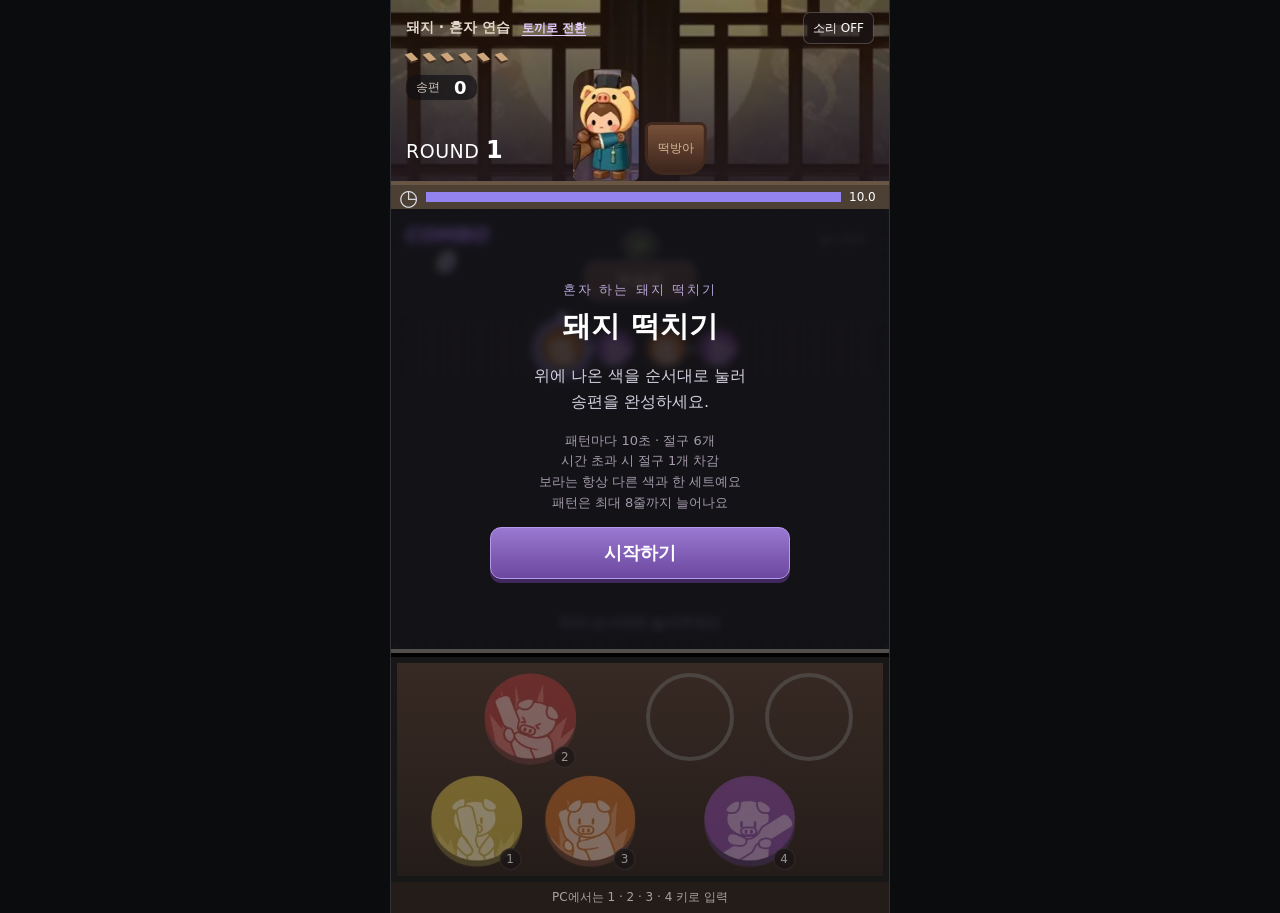
==== pig.html @ 952fdc29 "Add files via upload" ====
<!doctype html><html lang="ko"><head><meta charset="utf-8"><meta name="viewport" content="width=device-width,initial-scale=1,viewport-fit=cover"><meta name="theme-color" content="#18171b"><title>돼지 떡치기</title><meta name="description" content="제시된 돼지 색깔을 순서대로 눌러 송편을 완성하세요. 혼자 즐기는 떡치기 연습 게임."><link rel="icon" type="image/svg+xml" href="data:image/svg+xml,%3Csvg xmlns='http://www.w3.org/2000/svg' viewBox='0 0 32 32'%3E%3Crect width='32' height='32' rx='8' fill='%2314837c'/%3E%3Cpath d='M11 16V5M21 16V5' stroke='%23dbfff3' stroke-width='5' stroke-linecap='round'/%3E%3Ccircle cx='16' cy='21' r='9' fill='%23dbfff3'/%3E%3C/svg%3E"><link rel="stylesheet" href="style.css"></head><body data-character="pig">
<main class="game"><header class="stage"><div class="topline"><span class="solo">돼지 · 혼자 연습 <a class="character-link" href="index.html">토끼로 전환</a></span><button id="sound" class="small" aria-label="소리 켜기" aria-pressed="false">소리 OFF</button></div><div id="lives" class="lives" role="img" aria-label="절구 6개 남음"></div><div class="round-label">ROUND <b id="round">1</b></div><div class="score"><span>송편</span><b id="score">0</b></div><div class="actor"><img id="rabbit" src="assets/pig.webp" alt="떡을 만드는 돼지 캐릭터"><span class="mortar">떡방아</span></div></header>
<div class="timer"><span class="clock">◷</span><div class="track"><div id="timebar"></div></div><span id="time">10.0</span></div>
<section class="field" aria-label="입력 패턴"><div class="field-head"><div class="combo-label">COMBO<strong id="combo">0</strong></div><div class="recipe"><img src="assets/leaf.webp" alt=""><span id="recipe">쑥송편</span></div><button id="pause" class="small" disabled>일시정지</button></div><div class="pattern-wrap"><div id="pattern" class="pattern"></div></div><div id="feedback" class="feedback" role="status">위의 순서대로 눌러주세요</div>
<div id="overlay" class="overlay"><div class="dialog"><span class="eyebrow">혼자 하는 돼지 떡치기</span><h1 id="dialog-title">돼지 떡치기</h1><p id="dialog-body">위에 나온 색을 순서대로 눌러<br>송편을 완성하세요.</p><p class="rules" id="rules">패턴마다 10초 · 절구 6개<br>시간 초과 시 절구 1개 차감<br>보라는 항상 다른 색과 한 세트예요<br>패턴은 최대 8줄까지 늘어나요</p><button id="start" class="primary">시작하기</button></div></div></section>
<footer class="controls pig-controls" aria-label="돼지 입력 버튼"><button class="slot input red" data-color="1" aria-label="빨강 돼지 입력"><img src="assets/red.webp" alt="빨강 돼지"><span>2</span></button><div class="slot empty" aria-hidden="true"></div><div class="slot empty" aria-hidden="true"></div><button class="slot input yellow" data-color="0" aria-label="노랑 돼지 입력"><img src="assets/yellow.webp" alt="노랑 돼지"><span>1</span></button><button class="slot input orange" data-color="2" aria-label="주황 돼지 입력"><img src="assets/orange.webp" alt="주황 돼지"><span>3</span></button><button class="slot input purple" data-color="3" aria-label="보라 돼지 입력"><img src="assets/purple.webp" alt="보라 돼지"><span>4</span></button></footer><div class="footnote">PC에서는 1 · 2 · 3 · 4 키로 입력</div></main><script src="game.js"></script></body></html>
---- style.css ----
*{box-sizing:border-box}html,body{margin:0;min-height:100%;background:#0b0c0e;color:#fff;font-family:system-ui,-apple-system,'Apple SD Gothic Neo',sans-serif}body{display:flex;justify-content:center}button{font:inherit;color:inherit;cursor:pointer;touch-action:manipulation;-webkit-tap-highlight-color:transparent}button:focus-visible{outline:3px solid #fff;outline-offset:4px}button:disabled{cursor:default;opacity:.5}.game{width:100%;max-width:500px;min-height:100svh;display:flex;flex-direction:column;border-inline:1px solid #343238;background:#19191b}.stage{height:166px;flex-shrink:0;background:linear-gradient(0deg,#1f151bdd,#251a1640),url('assets/windows.webp') center/cover;position:relative;border-bottom:4px solid #695644}.topline{display:flex;justify-content:space-between;align-items:center;padding:12px 15px}.solo{font-size:14px;color:#e2d7c8;font-weight:600}.small{border:1px solid #ffffff35;background:#19151b80;border-radius:7px;padding:6px 9px;font-size:12px;min-height:32px}.round-label{position:absolute;left:15px;bottom:17px;font-size:19px;letter-spacing:.5px}.round-label b{font-size:24px}.score{position:absolute;left:15px;top:62px;display:flex;align-items:center;gap:14px;background:#100e12aa;padding:5px 13px;border-radius:10px}.score span{font-size:12px;color:#d0c6bd}.score b{font-size:22px}.actor{position:absolute;bottom:0;left:50%;transform:translateX(-50%);display:flex;align-items:flex-end;gap:6px}.actor img{height:112px;width:auto;border-radius:20px 20px 6px 6px;mix-blend-mode:lighten}.mortar{background:linear-gradient(#765039,#3c251c);border:3px solid #402a20;border-radius:7px 7px 20px 20px;padding:15px 10px;font-size:12px;color:#d9b997;margin-bottom:6px}.actor.hit{animation:hop .16s ease-out}@keyframes hop{50%{transform:translateX(-50%) translateY(-9px)}}.timer{height:24px;display:flex;gap:8px;align-items:center;background:#4c4035;padding:0 8px;flex-shrink:0}.clock{font-size:22px;color:#dad8e0}.track{flex:1;height:10px;background:#302934;overflow:hidden}.track div{height:100%;background:#9283ee;transition:width .1s linear}.timer>span:last-child{font-size:12px;font-variant-numeric:tabular-nums;width:32px}.field{position:relative;flex:1;min-height:300px;padding:14px 12px 12px;background-color:#17181a;background-image:radial-gradient(circle at 5px 5px,#24252a 3px,transparent 4px);background-size:12px 12px;display:flex;flex-direction:column}.field-head{display:flex;align-items:flex-start;justify-content:space-between;gap:8px;min-height:82px}.combo-label{font-size:20px;font-weight:1000;font-style:italic;color:#bb92ff;text-shadow:2px 2px #4b2670}.combo-label strong{display:block;text-align:center;font-size:26px;color:#fff;letter-spacing:2px}.recipe{align-self:center;display:flex;flex-direction:column;align-items:center;margin-left:-15px}.recipe img{width:38px;height:32px;object-fit:cover;border-radius:50%}.recipe span{font-size:16px;background:#644945;border:2px solid #8d6b63;border-radius:12px;padding:7px 30px;color:#f7e1c4}.pattern-wrap{margin-top:10px;display:flex;flex:1;align-items:flex-start;justify-content:center}.pattern{width:100%;display:flex;flex-direction:column;gap:5px;padding:10px 5px;background:#2a201d8c;border-radius:15px;min-height:68px}.pattern-row{display:flex;justify-content:center;gap:5px}.token{position:relative;width:clamp(30px,10vw,47px);height:clamp(30px,10vw,47px);border-radius:50%;padding:2px;border:2px solid transparent;transition:opacity .12s,transform .12s;flex-shrink:0}.token img{width:100%;height:100%;border-radius:50%;display:block}.token.current{border-color:#ddd1ff;box-shadow:0 0 0 2px #9a7ceb,0 0 13px #a786ff;transform:scale(1.08)}.token.current:before{content:'▼';position:absolute;top:-15px;left:50%;transform:translateX(-50%);color:#e5d5ff;font-size:12px}.token.done{opacity:.24}.pattern-row+.pattern-row .current:before{top:-9px;font-size:9px}.feedback{min-height:30px;text-align:center;font-size:14px;color:#beb4cd;padding-top:7px}.field.wrong{animation:shake .22s}@keyframes shake{25%,75%{transform:translateX(-4px)}50%{transform:translateX(4px)}}.controls{flex-shrink:0;display:grid;grid-template-columns:repeat(3,1fr);gap:8px 20px;padding:17px 28px 14px;background:linear-gradient(#382a24,#241c19);border-top:8px ridge #514e4b;box-shadow:inset 0 0 0 6px #171717;align-items:center;justify-items:center}.slot{width:clamp(65px,20vw,93px);aspect-ratio:1;border-radius:50%;position:relative}.empty{border:4px solid #6a69676e;width:clamp(60px,19vw,88px)}.input{border:0;background:none;padding:0;transition:transform .08s;user-select:none}.input img{width:100%;height:100%;border-radius:50%;display:block}.input:active,.input.pressed{transform:scale(.88);filter:brightness(1.2)}.input span{position:absolute;bottom:-2px;right:1px;background:#0e0c11c9;border:1px solid #ffffff25;width:22px;height:22px;font-size:12px;display:grid;place-items:center;border-radius:50%}.footnote{font-size:12px;text-align:center;padding:7px 0 max(7px,env(safe-area-inset-bottom));color:#aaa0a0;background:#241c19}.overlay{position:absolute;inset:0;background:#101015c4;backdrop-filter:blur(4px);display:grid;place-items:center;z-index:10;padding:20px}.overlay[hidden]{display:none}.dialog{text-align:center;width:100%;max-width:300px}.eyebrow{font-size:13px;letter-spacing:2px;color:#b6a7d7}h1{font-size:29px;margin:8px 0 16px}.dialog p{font-size:16px;line-height:1.6;color:#d5d0df}.dialog .rules{font-size:13px;color:#a69bac}.primary{width:100%;border:1px solid #b59beb;background:linear-gradient(#9979d1,#6c479f);padding:13px;border-radius:11px;font-size:18px;font-weight:700;box-shadow:0 4px #3e285d}.primary:active{transform:translateY(3px);box-shadow:0 1px #3e285d}@media(min-height:900px){.stage{height:185px}.field{min-height:440px}}@media(max-height:730px){.stage{height:128px}.actor img{height:85px}.field{min-height:280px;padding-top:9px}.field-head{min-height:66px}.controls{padding-top:12px;padding-bottom:10px}.slot{width:clamp(58px,18vw,79px)}.empty{width:clamp(55px,17vw,75px)}.pattern{gap:3px;padding-top:8px}.token{width:clamp(28px,9vw,40px);height:clamp(28px,9vw,40px)}.pattern-wrap{margin-top:6px}}@media(prefers-reduced-motion:reduce){*,*:before{animation:none!important;transition:none!important}}
/* Offset rows match the six-slot arrangement in the supplied reference. */
.controls{display:block;position:relative;height:calc(clamp(65px,20vw,93px)*2 + 47px);padding:0}
.controls .slot{position:absolute;translate:-50% 0;top:16px}
.controls .slot:nth-child(1){left:28%}
.controls .green{left:60%}
.controls .blue{left:84%}
.controls .teal{left:17%;top:calc(clamp(65px,20vw,93px) + 25px)}
.controls .slot:nth-child(5){left:40%;top:calc(clamp(65px,20vw,93px) + 25px)}
.controls .pink{left:72%;top:calc(clamp(65px,20vw,93px) + 25px)}
@media(max-height:730px){.controls{height:calc(clamp(58px,18vw,79px)*2 + 39px)}.controls .slot{top:12px}.controls .teal,.controls .slot:nth-child(5),.controls .pink{top:calc(clamp(58px,18vw,79px) + 21px)}}
.lives{position:absolute;left:15px;top:46px;display:flex;gap:5px}.life{display:inline-block;color:#cda67c;font-size:17px;transform:rotate(45deg);text-shadow:1px 2px #422e22}.life.lost{color:#56504c;text-shadow:none}.score{top:75px;padding:2px 10px}.score b{font-size:18px}@media(max-height:730px){.lives{top:42px}.score{top:65px}.round-label{bottom:5px}}
.character-link{display:inline-block;margin-left:7px;color:#e3caff;font-size:12px;text-decoration:underline;text-underline-offset:3px}.pig-controls .red{left:28%}.pig-controls .slot:nth-child(2){left:60%}.pig-controls .slot:nth-child(3){left:84%}.pig-controls .yellow{left:17%;top:calc(clamp(65px,20vw,93px) + 25px)}.pig-controls .orange{left:40%;top:calc(clamp(65px,20vw,93px) + 25px)}.pig-controls .purple{left:72%;top:calc(clamp(65px,20vw,93px) + 25px)}.token.paired:after{content:'';position:absolute;left:calc(100% - 3px);top:calc(50% - 2px);width:12px;height:4px;background:#d3bfce80;z-index:1;pointer-events:none}@media(max-height:730px){.pig-controls .yellow,.pig-controls .orange,.pig-controls .purple{top:calc(clamp(58px,18vw,79px) + 21px)}}
.controls,.controls .input{touch-action:none;-webkit-user-select:none;user-select:none;-webkit-touch-callout:none}.controls img{pointer-events:none;-webkit-user-drag:none}.track div{width:100%;transform-origin:left center;transition:none;will-change:transform}
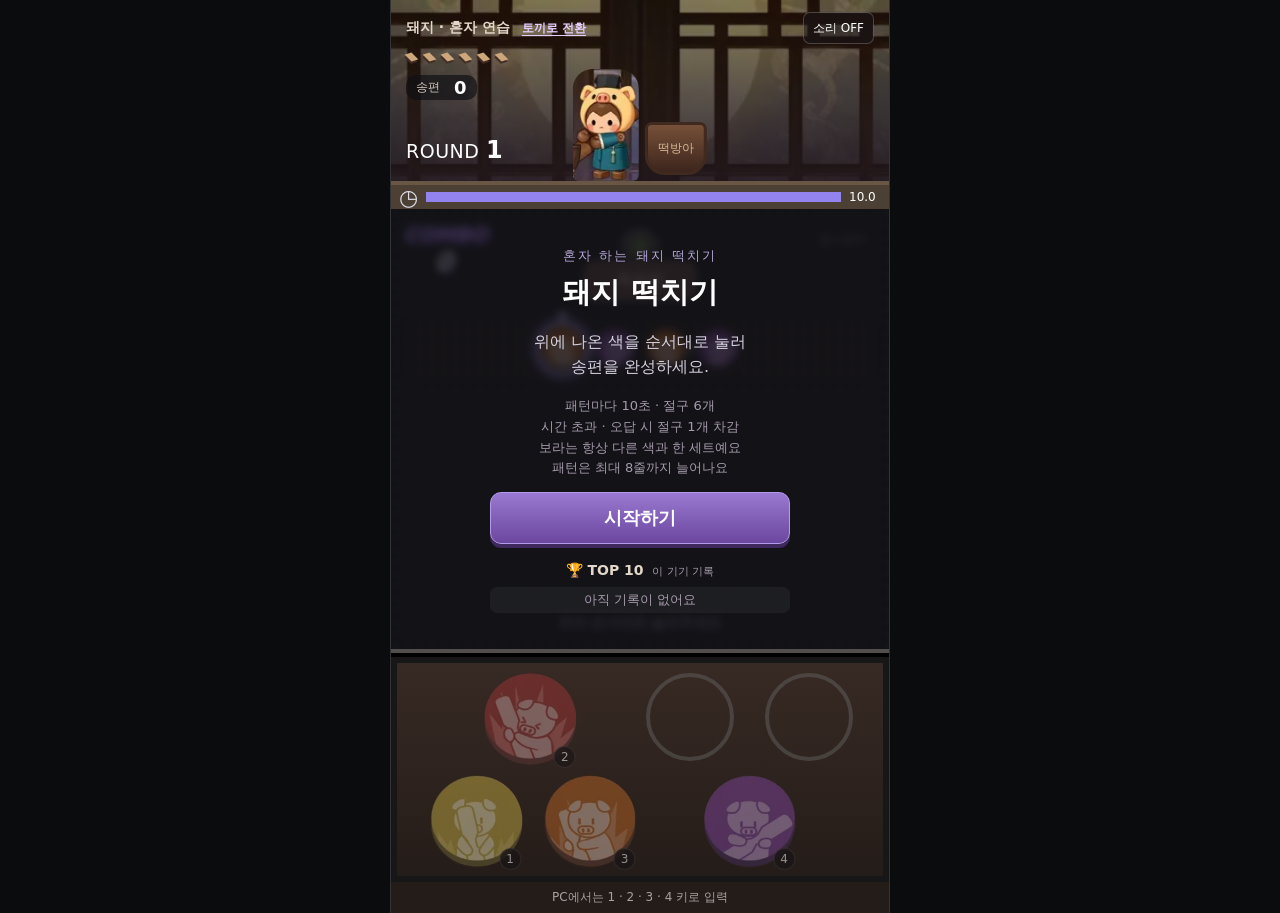
==== commit bb118197: "add rank,bugfix , add F sis" ====
--- a/pig.html
+++ b/pig.html
@@ -2,5 +2,6 @@
 <main class="game"><header class="stage"><div class="topline"><span class="solo">돼지 · 혼자 연습 <a class="character-link" href="index.html">토끼로 전환</a></span><button id="sound" class="small" aria-label="소리 켜기" aria-pressed="false">소리 OFF</button></div><div id="lives" class="lives" role="img" aria-label="절구 6개 남음"></div><div class="round-label">ROUND <b id="round">1</b></div><div class="score"><span>송편</span><b id="score">0</b></div><div class="actor"><img id="rabbit" src="assets/pig.webp" alt="떡을 만드는 돼지 캐릭터"><span class="mortar">떡방아</span></div></header>
 <div class="timer"><span class="clock">◷</span><div class="track"><div id="timebar"></div></div><span id="time">10.0</span></div>
 <section class="field" aria-label="입력 패턴"><div class="field-head"><div class="combo-label">COMBO<strong id="combo">0</strong></div><div class="recipe"><img src="assets/leaf.webp" alt=""><span id="recipe">쑥송편</span></div><button id="pause" class="small" disabled>일시정지</button></div><div class="pattern-wrap"><div id="pattern" class="pattern"></div></div><div id="feedback" class="feedback" role="status">위의 순서대로 눌러주세요</div>
-<div id="overlay" class="overlay"><div class="dialog"><span class="eyebrow">혼자 하는 돼지 떡치기</span><h1 id="dialog-title">돼지 떡치기</h1><p id="dialog-body">위에 나온 색을 순서대로 눌러<br>송편을 완성하세요.</p><p class="rules" id="rules">패턴마다 10초 · 절구 6개<br>시간 초과 시 절구 1개 차감<br>보라는 항상 다른 색과 한 세트예요<br>패턴은 최대 8줄까지 늘어나요</p><button id="start" class="primary">시작하기</button></div></div></section>
+<div id="overlay" class="overlay"><div class="dialog"><span class="eyebrow">혼자 하는 돼지 떡치기</span><h1 id="dialog-title">돼지 떡치기</h1><p id="dialog-body">위에 나온 색을 순서대로 눌러<br>송편을 완성하세요.</p><p class="rules" id="rules">패턴마다 10초 · 절구 6개<br>시간 초과 · 오답 시 절구 1개 차감<br>보라는 항상 다른 색과 한 세트예요<br>패턴은 최대 8줄까지 늘어나요</p><form id="name-entry" class="name-entry" hidden><span class="name-entry-label">TOP 10 진입! 이름을 남겨보세요</span><input id="player-name" type="text" maxlength="8" placeholder="이름 (최대 8자)" autocomplete="off" aria-label="랭킹에 남길 이름"><button type="submit" class="small">저장</button></form>
+<button id="start" class="primary">시작하기</button><section id="ranking-box" class="ranking-box"><h2>🏆 TOP 10 <small>이 기기 기록</small></h2><ol id="ranking" class="ranking"></ol></section></div></div></section>
 <footer class="controls pig-controls" aria-label="돼지 입력 버튼"><button class="slot input red" data-color="1" aria-label="빨강 돼지 입력"><img src="assets/red.webp" alt="빨강 돼지"><span>2</span></button><div class="slot empty" aria-hidden="true"></div><div class="slot empty" aria-hidden="true"></div><button class="slot input yellow" data-color="0" aria-label="노랑 돼지 입력"><img src="assets/yellow.webp" alt="노랑 돼지"><span>1</span></button><button class="slot input orange" data-color="2" aria-label="주황 돼지 입력"><img src="assets/orange.webp" alt="주황 돼지"><span>3</span></button><button class="slot input purple" data-color="3" aria-label="보라 돼지 입력"><img src="assets/purple.webp" alt="보라 돼지"><span>4</span></button></footer><div class="footnote">PC에서는 1 · 2 · 3 · 4 키로 입력</div></main><script src="game.js"></script></body></html>
--- a/style.css
+++ b/style.css
@@ -12,3 +12,21 @@
 .lives{position:absolute;left:15px;top:46px;display:flex;gap:5px}.life{display:inline-block;color:#cda67c;font-size:17px;transform:rotate(45deg);text-shadow:1px 2px #422e22}.life.lost{color:#56504c;text-shadow:none}.score{top:75px;padding:2px 10px}.score b{font-size:18px}@media(max-height:730px){.lives{top:42px}.score{top:65px}.round-label{bottom:5px}}
 .character-link{display:inline-block;margin-left:7px;color:#e3caff;font-size:12px;text-decoration:underline;text-underline-offset:3px}.pig-controls .red{left:28%}.pig-controls .slot:nth-child(2){left:60%}.pig-controls .slot:nth-child(3){left:84%}.pig-controls .yellow{left:17%;top:calc(clamp(65px,20vw,93px) + 25px)}.pig-controls .orange{left:40%;top:calc(clamp(65px,20vw,93px) + 25px)}.pig-controls .purple{left:72%;top:calc(clamp(65px,20vw,93px) + 25px)}.token.paired:after{content:'';position:absolute;left:calc(100% - 3px);top:calc(50% - 2px);width:12px;height:4px;background:#d3bfce80;z-index:1;pointer-events:none}@media(max-height:730px){.pig-controls .yellow,.pig-controls .orange,.pig-controls .purple{top:calc(clamp(58px,18vw,79px) + 21px)}}
 .controls,.controls .input{touch-action:none;-webkit-user-select:none;user-select:none;-webkit-touch-callout:none}.controls img{pointer-events:none;-webkit-user-drag:none}.track div{width:100%;transform-origin:left center;transition:none;will-change:transform}
+
+/* 랭킹 / 이름 입력 : 내용이 길어지면 오버레이 안에서 스크롤 */
+.overlay{display:flex;overflow-y:auto}.dialog{margin:auto}
+.name-entry{display:flex;flex-wrap:wrap;gap:8px;justify-content:center;margin:0 0 14px}.name-entry[hidden]{display:none}
+.name-entry-label{flex-basis:100%;font-size:13px;color:#e3caff}
+.name-entry input{flex:1;min-width:0;padding:8px 10px;border-radius:7px;border:1px solid #ffffff35;background:#19151bcc;color:#fff;font:inherit;font-size:16px}
+.ranking-box{margin-top:18px;text-align:left}.ranking-box[hidden]{display:none}
+.ranking-box h2{font-size:14px;margin:0 0 8px;color:#e2d7c8;text-align:center}
+.ranking-box h2 small{font-size:11px;color:#a69bac;font-weight:400;margin-left:4px}
+.ranking{list-style:none;margin:0;padding:0;font-size:13px}
+.ranking li{display:flex;align-items:center;gap:8px;padding:4px 8px;border-radius:7px;color:#d5d0df}
+.ranking li:nth-child(odd){background:#ffffff0d}
+.ranking li.me{background:#6c479f88;color:#fff;font-weight:700}
+.ranking .rank{width:20px;text-align:center;color:#b6a7d7}
+.ranking .name{flex:1;overflow:hidden;text-overflow:ellipsis;white-space:nowrap}
+.ranking .points{font-variant-numeric:tabular-nums}
+.ranking .combo{width:56px;text-align:right;font-size:11px;color:#a69bac}
+.ranking .ranking-empty{justify-content:center;color:#a69bac}
